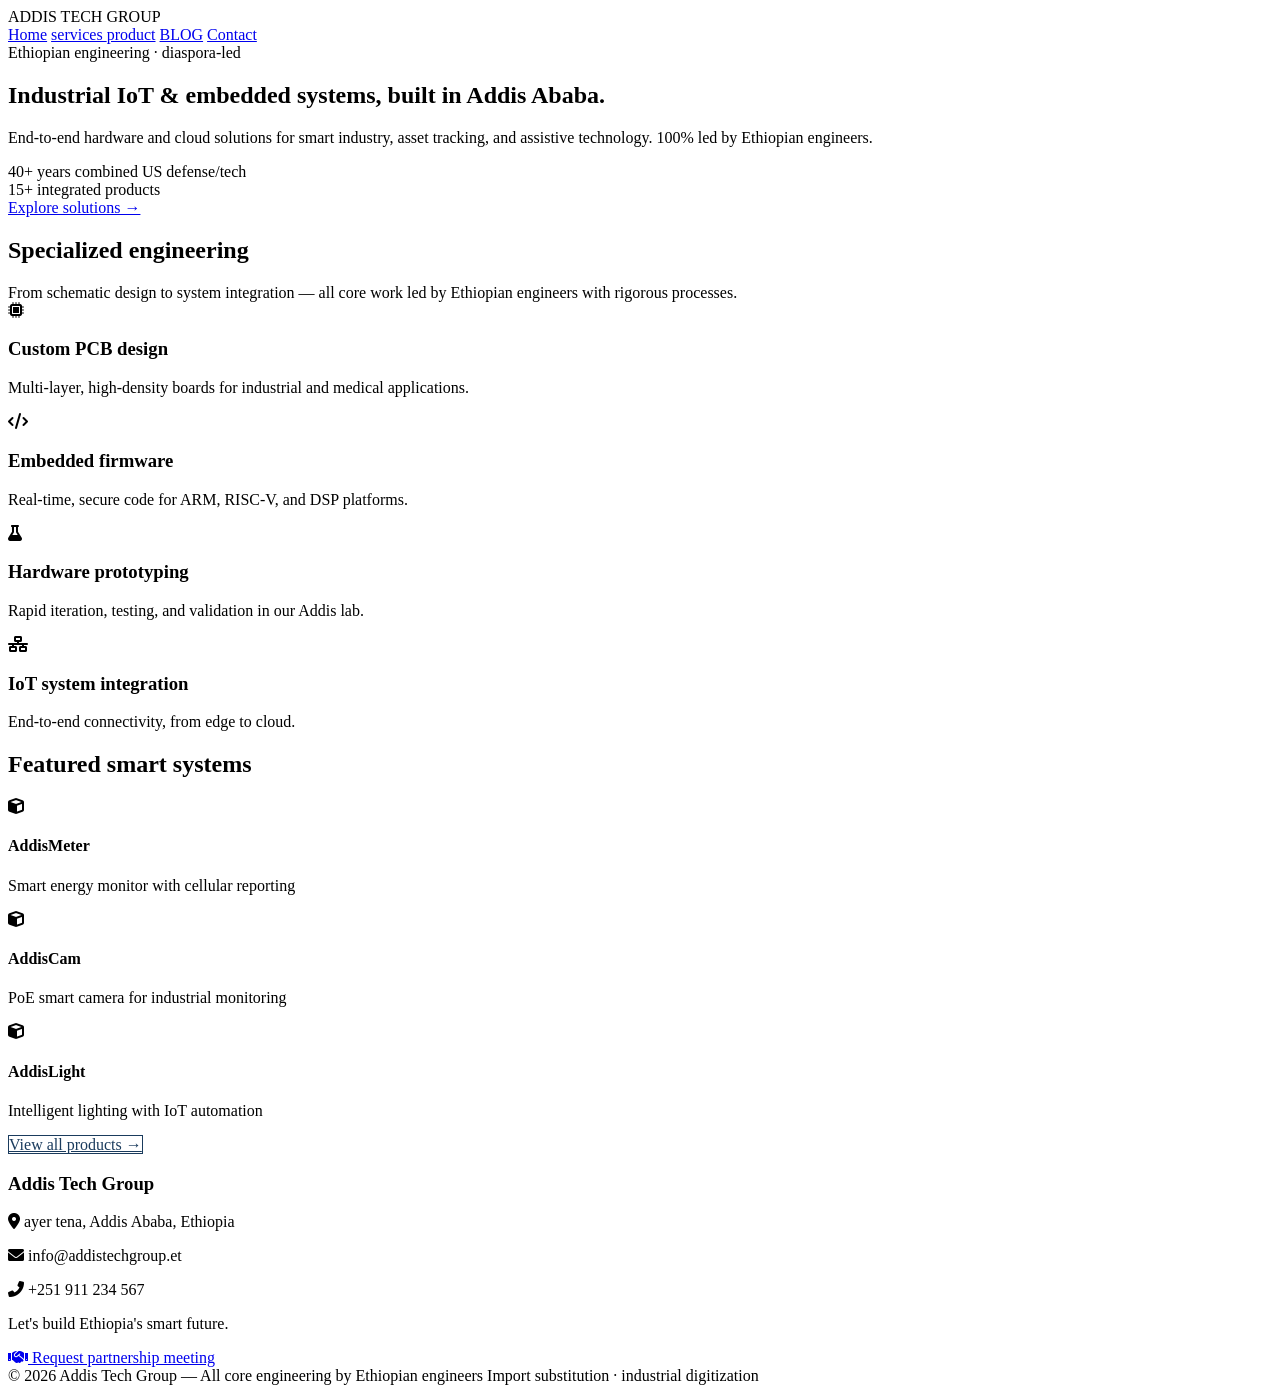
==== index.html @ 436d5373 "Add files via upload" ====
<!DOCTYPE html>
<html lang="en">
<head>
  <meta charset="UTF-8">
  <meta name="viewport" content="width=device-width, initial-scale=1.0">
  <title>Addis Tech Group | Industrial IoT & Embedded Engineering</title>
  <!-- Font Awesome 6 -->
  <link rel="stylesheet" href="https://cdnjs.cloudflare.com/ajax/libs/font-awesome/6.0.0-beta3/css/all.min.css">
  <!-- Google Fonts: Inter + IBM Plex Sans -->
  <link href="https://fonts.googleapis.com/css2?family=Inter:opsz,wght@14..32,300..700&family=IBM+Plex+Sans:wght@400;500;600&display=swap" rel="stylesheet">
  <!-- External CSS -->
  <link rel="stylesheet" href="css/style.css">
</head>
<body>
  <!-- Navigation (shared) -->
  <nav class="navbar">
    <div class="logo">ADDIS TECH <span>GROUP</span></div>
    <div class="nav-links">
      <a href="index.html" class="active">Home</a>
      <a href="solutions.html">services </a>
      <a href="platform.html">product</a>
      <a href="team.html">BLOG</a>
      <a href="contact.html" class="contact-link">Contact</a>
    </div>
  </nav>

  <!-- Hero Section with background image -->
  <section class="hero">
    <div class="container hero-grid">
      <div class="hero-content">
        <div class="hero-badge">Ethiopian engineering · diaspora-led</div>
        <h1>Industrial IoT & embedded systems, built in Addis Ababa.</h1>
        <p>End-to-end hardware and cloud solutions for smart industry, asset tracking, and assistive technology. 100% led by Ethiopian engineers.</p>
        <div class="hero-stats">
          <div class="stat"><span class="stat-number">40+</span> <span class="stat-label">years combined US defense/tech</span></div>
          <div class="stat"><span class="stat-number">15+</span> <span class="stat-label">integrated products</span></div>
        </div>
        <a href="solutions.html" class="hero-cta">Explore solutions →</a>
      </div>
      <!-- hero-image div removed -->
    </div>
  </section>

  <!-- Core capabilities -->
  <section class="container capabilities-section">
    <h2 class="section-title">Specialized engineering</h2>
    <div class="section-subhead">From schematic design to system integration — all core work led by Ethiopian engineers with rigorous processes.</div>
    <div class="capability-grid">
      <div class="cap-card">
        <div class="cap-icon"><i class="fas fa-microchip"></i></div>
        <h3>Custom PCB design</h3>
        <p>Multi-layer, high-density boards for industrial and medical applications.</p>
      </div>
      <div class="cap-card">
        <div class="cap-icon"><i class="fas fa-code"></i></div>
        <h3>Embedded firmware</h3>
        <p>Real-time, secure code for ARM, RISC-V, and DSP platforms.</p>
      </div>
      <div class="cap-card">
        <div class="cap-icon"><i class="fas fa-flask"></i></div>
        <h3>Hardware prototyping</h3>
        <p>Rapid iteration, testing, and validation in our Addis lab.</p>
      </div>
      <div class="cap-card">
        <div class="cap-icon"><i class="fas fa-network-wired"></i></div>
        <h3>IoT system integration</h3>
        <p>End-to-end connectivity, from edge to cloud.</p>
      </div>
    </div>
  </section>

  <!-- Featured products preview -->
  <section class="featured-preview">
    <div class="container">
      <h2 class="section-title">Featured smart systems</h2>
      <div class="preview-grid" id="featuredProducts"></div>
      <div class="center-btn">
        <a href="solutions.html" class="hero-cta" style="background: transparent; color:#1a3b5d; border:1px solid #1a3b5d;">View all products →</a>
      </div>
    </div>
  </section>

  <!-- Footer (shared) -->
  <footer class="footer">
    <div class="container footer-grid">
      <div class="footer-info">
        <h3>Addis Tech Group</h3>
        <p><i class="fas fa-map-marker-alt"></i> ayer tena, Addis Ababa, Ethiopia</p>
        <p><i class="fas fa-envelope"></i> info@addistechgroup.et</p>
        <p><i class="fas fa-phone-alt"></i> +251 911 234 567</p>
      </div>
      <div class="footer-cta">
        <p>Let's build Ethiopia's smart future.</p>
        <a href="contact.html"><i class="fas fa-handshake"></i> Request partnership meeting</a>
      </div>
    </div>
    <div class="container copyright">
      <span>© 2026 Addis Tech Group — All core engineering by Ethiopian engineers</span>
      <span>Import substitution · industrial digitization</span>
    </div>
  </footer>

  <script>
    // Minimal product data for featured preview
    const products = [
      { name: 'AddisMeter', desc: 'Smart energy monitor with cellular reporting' },
      { name: 'AddisCam', desc: 'PoE smart camera for industrial monitoring' },
      { name: 'AddisLight', desc: 'Intelligent lighting with IoT automation' },
      { name: 'AddisHearing', desc: 'Digital hearing aid with DSP processing' },
      { name: 'BlindStick', desc: 'Ultrasonic navigation for visually impaired' }
    ];
    // Load featured products (first 3)
    const featured = products.slice(0, 3);
    const featuredContainer = document.getElementById('featuredProducts');
    if (featuredContainer) {
      featuredContainer.innerHTML = featured.map(p => `
        <div class="preview-card">
          <div class="preview-icon"><i class="fas fa-cube"></i></div>
          <h4>${p.name}</h4>
          <p>${p.desc}</p>
        </div>
      `).join('');
    }
  </script>
</body>
</html>
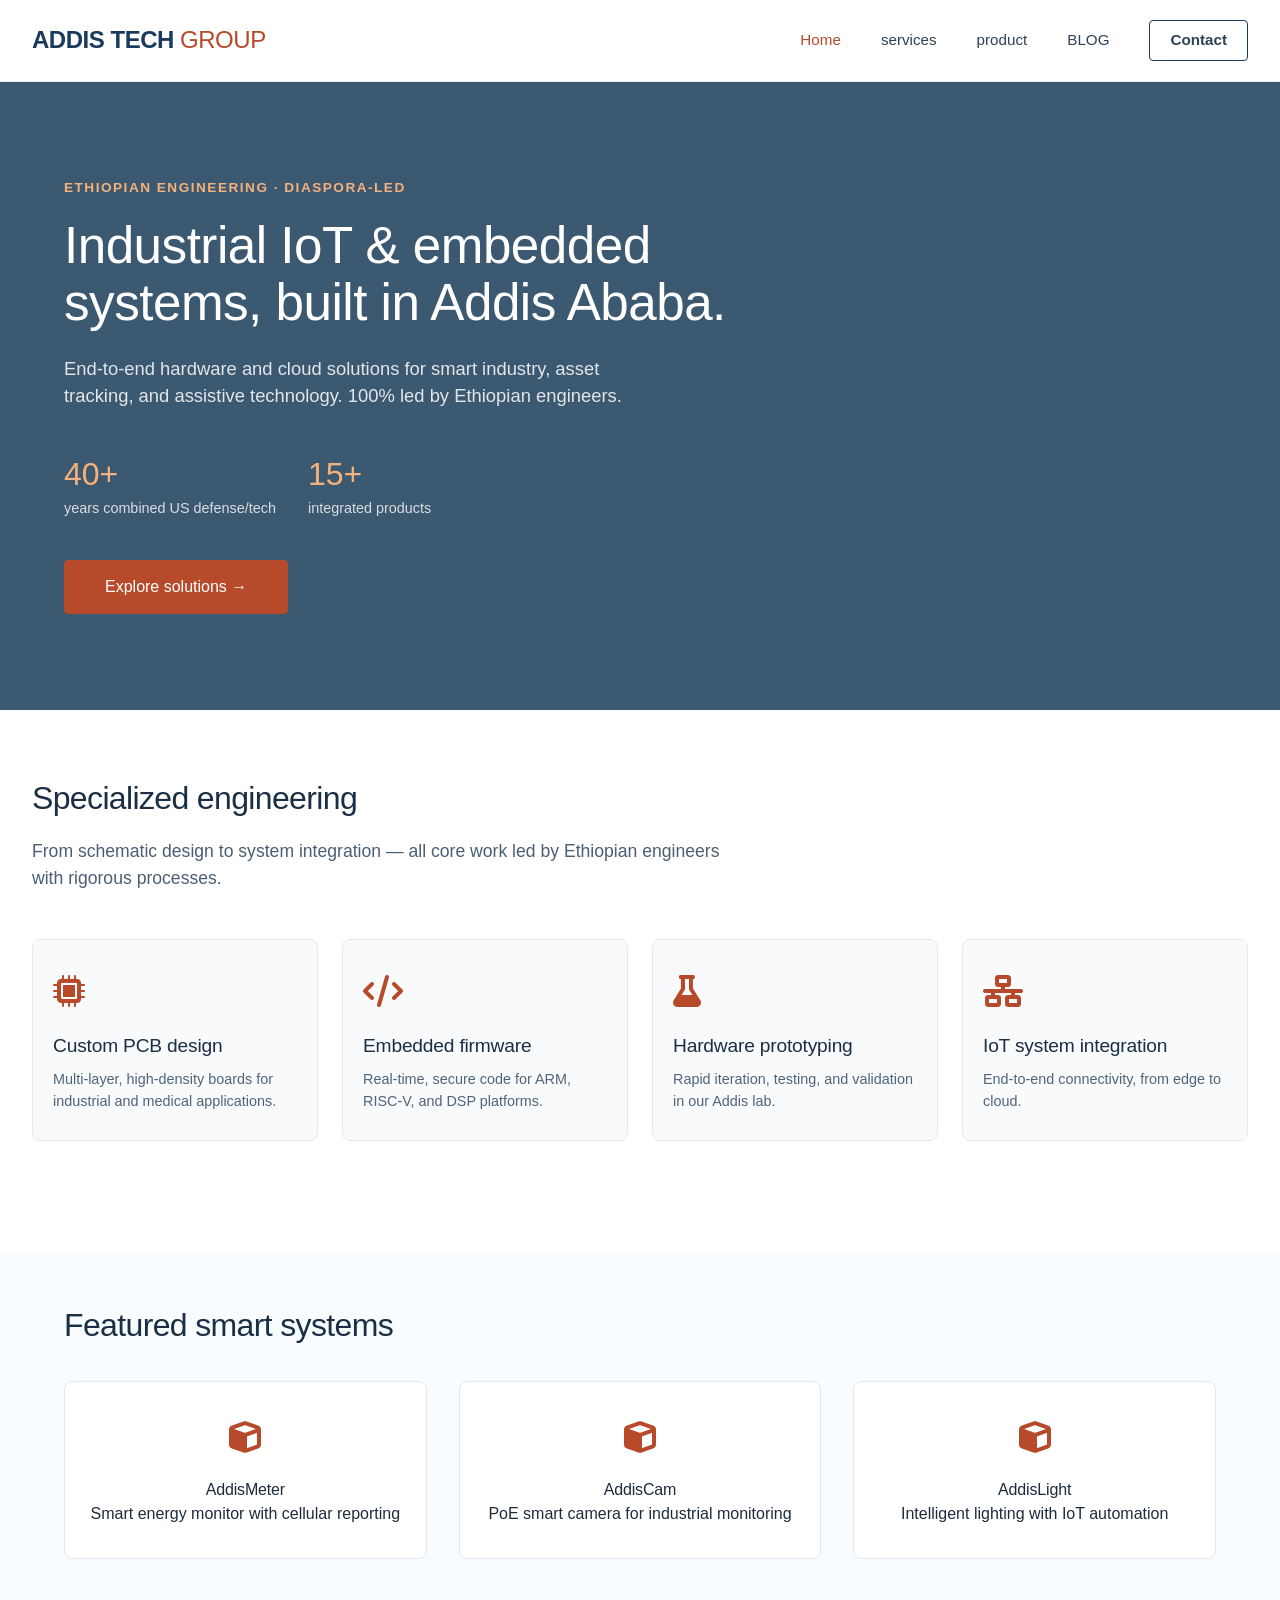
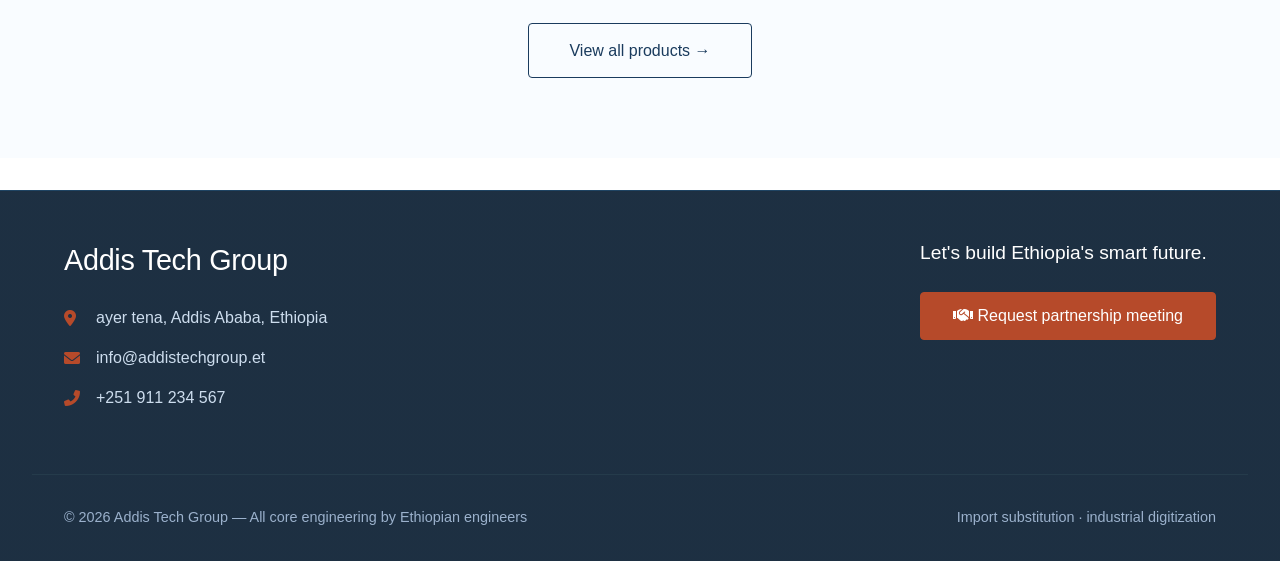
==== commit 530435e9: "Fix HTML encoding issues in index.html" ====
--- a/index.html
+++ b/index.html
@@ -9,7 +9,7 @@
   <!-- Google Fonts: Inter + IBM Plex Sans -->
   <link href="https://fonts.googleapis.com/css2?family=Inter:opsz,wght@14..32,300..700&family=IBM+Plex+Sans:wght@400;500;600&display=swap" rel="stylesheet">
   <!-- External CSS -->
-  <link rel="stylesheet" href="css/style.css">
+  <link rel="stylesheet" href="style.css">
 </head>
 <body>
   <!-- Navigation (shared) -->
@@ -123,4 +123,5 @@
     }
   </script>
 </body>
-</html>+
+</html>
--- a/style.css
+++ b/style.css
@@ -0,0 +1,720 @@
+/* ===== GLOBAL STYLES ===== */
+* {
+  margin: 0;
+  padding: 0;
+  box-sizing: border-box;
+}
+
+body {
+  font-family: 'Inter', sans-serif;
+  background-color: #ffffff;
+  color: #1d2c3c;
+  line-height: 1.5;
+  -webkit-font-smoothing: antialiased;
+}
+
+h1, h2, h3, h4, .heading {
+  font-family: 'IBM Plex Sans', sans-serif;
+  font-weight: 500;
+  letter-spacing: -0.01em;
+}
+
+.container {
+  max-width: 1280px;
+  margin: 0 auto;
+  padding: 0 2rem;
+}
+
+/* ===== NAVIGATION ===== */
+.navbar {
+  display: flex;
+  justify-content: space-between;
+  align-items: center;
+  padding: 1.25rem 2rem;
+  border-bottom: 1px solid #eaeef2;
+  background: #ffffff;
+  position: sticky;
+  top: 0;
+  z-index: 100;
+}
+
+.logo {
+  font-size: 1.5rem;
+  font-weight: 600;
+  font-family: 'IBM Plex Sans', sans-serif;
+  color: #1a3b5d;
+  letter-spacing: -0.02em;
+}
+
+.logo span {
+  color: #b64a2a;
+  font-weight: 500;
+}
+
+.nav-links {
+  display: flex;
+  gap: 2.5rem;
+  align-items: center;
+}
+
+.nav-links a {
+  text-decoration: none;
+  color: #2c4258;
+  font-weight: 500;
+  font-size: 0.95rem;
+  transition: color 0.2s;
+}
+
+.nav-links a:hover,
+.nav-links a.active {
+  color: #b64a2a;
+}
+
+.nav-links .contact-link {
+  padding: 0.5rem 1.25rem;
+  border: 1px solid #1a3b5d;
+  border-radius: 4px;
+  font-weight: 600;
+}
+
+.nav-links .contact-link:hover {
+  background: #1a3b5d;
+  color: white;
+}
+
+/* ===== TYPOGRAPHY ===== */
+.section-title {
+  font-size: 2rem;
+  font-weight: 500;
+  color: #1a2e44;
+  margin-bottom: 1rem;
+  letter-spacing: -0.02em;
+}
+
+.section-subhead {
+  font-size: 1.1rem;
+  color: #4a5f73;
+  max-width: 720px;
+  margin-bottom: 2.5rem;
+  font-weight: 400;
+}
+
+.text-accent {
+  color: #b64a2a;
+  font-weight: 500;
+}
+
+/* ===== BUTTONS ===== */
+.hero-cta {
+  display: inline-block;
+  background: #b64a2a;
+  color: white;
+  padding: 0.9rem 2.5rem;
+  border-radius: 4px;
+  text-decoration: none;
+  font-weight: 500;
+  font-size: 1rem;
+  border: 1px solid #b64a2a;
+  transition: 0.2s;
+  margin-top: 1rem;
+}
+
+.hero-cta:hover {
+  background: transparent;
+  color: white;
+  border-color: white;
+}
+
+/* ===== HERO SECTION (with background image) ===== */
+.hero {
+  padding: 6rem 2rem;                /* increased padding for better spacing */
+  background: linear-gradient(rgba(10, 47, 77, 0.8), rgba(10, 47, 77, 0.8)), 
+              url('https://images.unsplash.com/photo-1518770660439-4636190af475?w=1400&auto=format') center/cover no-repeat;
+  /* dark overlay + background image */
+  color: white;
+  text-align: left;                   /* keep text left-aligned */
+}
+
+.hero-grid {
+  display: flex;
+  align-items: center;
+  gap: 3rem;
+}
+
+.hero-content {
+  flex: 1;
+  max-width: 700px;
+}
+
+.hero-badge {
+  font-size: 0.85rem;
+  text-transform: uppercase;
+  letter-spacing: 1.5px;
+  color: #f5b17b;                    /* lighter orange for contrast */
+  margin-bottom: 1.25rem;
+  font-weight: 600;
+}
+
+.hero-content h1 {
+  font-size: 3.2rem;
+  line-height: 1.1;
+  font-weight: 500;
+  color: white;                       /* white text on dark background */
+  margin-bottom: 1.5rem;
+}
+
+.hero-content p {
+  font-size: 1.15rem;
+  color: rgba(255,255,255,0.85);      /* slightly transparent white */
+  max-width: 580px;
+  margin-bottom: 2rem;
+}
+
+.hero-stats {
+  display: flex;
+  gap: 2rem;
+  margin: 2.5rem 0 1.5rem;
+}
+
+.stat {
+  display: flex;
+  flex-direction: column;
+}
+
+.stat-number {
+  font-size: 2rem;
+  font-weight: 500;
+  font-family: 'IBM Plex Sans', sans-serif;
+  color: #f5b17b;                     /* accent color for numbers */
+}
+
+.stat-label {
+  font-size: 0.9rem;
+  color: rgba(255,255,255,0.8);
+}
+
+/* ===== CAPABILITIES ===== */
+.capabilities-section {
+  padding: 4rem 2rem;
+}
+
+.capability-grid {
+  display: grid;
+  grid-template-columns: repeat(4, 1fr);
+  gap: 1.5rem;
+  margin: 3rem 0;
+}
+
+.cap-card {
+  background: #f8fafc;
+  border: 1px solid #e2e8f0;
+  border-radius: 8px;
+  padding: 1.75rem 1.25rem;
+  transition: 0.15s;
+}
+
+.cap-card:hover {
+  border-color: #b64a2a40;
+  background: #ffffff;
+  box-shadow: 0 8px 20px rgba(0,20,40,0.04);
+}
+
+.cap-icon {
+  font-size: 2rem;
+  color: #b64a2a;
+  margin-bottom: 1rem;
+}
+
+.cap-card h3 {
+  font-size: 1.2rem;
+  margin-bottom: 0.5rem;
+  color: #1a2e44;
+}
+
+.cap-card p {
+  color: #4f6579;
+  font-size: 0.9rem;
+  line-height: 1.5;
+}
+
+/* ===== PRODUCTS ===== */
+.product-showcase {
+  padding: 3rem 2rem;
+  background: #ffffff;
+}
+
+.product-grid-full {
+  display: grid;
+  grid-template-columns: repeat(3, 1fr);
+  gap: 2rem;
+  margin-top: 2rem;
+}
+
+.product-card {
+  background: #ffffff;
+  border: 1px solid #eaeef2;
+  border-radius: 8px;
+  padding: 2rem 1.5rem;
+  transition: 0.2s;
+}
+
+.product-card:hover {
+  border-color: #b64a2a60;
+  box-shadow: 0 10px 25px rgba(0,20,40,0.05);
+}
+
+.product-icon {
+  font-size: 2rem;
+  color: #b64a2a;
+  margin-bottom: 1rem;
+}
+
+.product-card h3 {
+  font-size: 1.3rem;
+  margin-bottom: 0.75rem;
+}
+
+.product-card p {
+  color: #546e82;
+  font-size: 0.95rem;
+}
+
+/* ===== FEATURED PREVIEW ===== */
+.featured-preview {
+  padding: 3rem 2rem 5rem;
+  background: #f9fcff;
+}
+
+.preview-grid {
+  display: grid;
+  grid-template-columns: repeat(3, 1fr);
+  gap: 2rem;
+  margin: 2rem 0 3rem;
+}
+
+.preview-card {
+  background: white;
+  border: 1px solid #e2e8f0;
+  border-radius: 8px;
+  padding: 2rem 1.5rem;
+  text-align: center;
+}
+
+.preview-icon {
+  font-size: 2rem;
+  color: #b64a2a;
+  margin-bottom: 1rem;
+}
+
+.center-btn {
+  text-align: center;
+}
+
+
+/* ===== PAGE HEADER (with background image) ===== */
+.page-header {
+  background: linear-gradient(rgba(10, 47, 77, 0.85), rgba(10, 47, 77, 0.85)), 
+              url('https://images.unsplash.com/photo-1518770660439-4636190af475?w=1400&auto=format') center/cover no-repeat;
+  padding: 5rem 2rem;
+  text-align: center;
+  color: white;
+}
+
+.page-header h1 {
+  font-size: 2.5rem;
+  margin-bottom: 1rem;
+  color: white;
+}
+
+.page-header p {
+  font-size: 1.2rem;
+  color: rgba(255,255,255,0.9);
+  max-width: 720px;
+  margin: 0 auto;
+}
+
+/* ===== SPECIALIZATIONS ===== */
+.specializations {
+  padding: 4rem 2rem;
+  background: #ffffff;
+}
+
+.spec-grid {
+  display: grid;
+  grid-template-columns: repeat(3, 1fr);
+  gap: 1.5rem;
+  margin-top: 2rem;
+}
+
+.spec-item {
+  display: flex;
+  align-items: center;
+  gap: 1rem;
+  padding: 1.25rem;
+  background: #f8fafc;
+  border-radius: 8px;
+  border: 1px solid #e2e8f0;
+}
+
+.spec-item i {
+  font-size: 1.5rem;
+  color: #b64a2a;
+}
+
+/* ===== PLATFORM PAGES ===== */
+/* ===== PLATFORM HERO (with background image) ===== */
+.platform-hero {
+  background: linear-gradient(rgba(10, 47, 77, 0.85), rgba(10, 47, 77, 0.85)),
+              url('https://images.unsplash.com/photo-1558494949-ef010cbdcc31?w=1400&auto=format') center/cover no-repeat;
+  padding: 5rem 2rem;
+  text-align: center;
+  color: white;
+}
+
+.platform-hero h1 {
+  font-size: 3rem;
+  margin-bottom: 1.5rem;
+  color: white;
+}
+
+.platform-hero .text-accent {
+  color: #f5b17b;  /* lighter orange for contrast */
+}
+
+.platform-subhead {
+  font-size: 1.2rem;
+  color: #e7eae8;
+  max-width: 720px;
+  margin: 0 auto;
+}
+
+.platform-features {
+  padding: 5rem 2rem;
+}
+
+.features-grid {
+  display: grid;
+  grid-template-columns: repeat(3, 1fr);
+  gap: 2rem;
+}
+
+.feature-card {
+  padding: 2rem;
+  background: #ffffff;
+  border: 1px solid #eaeef2;
+  border-radius: 8px;
+  text-align: center;
+}
+
+.feature-card i {
+  font-size: 2.5rem;
+  color: #b64a2a;
+  margin-bottom: 1rem;
+}
+
+.feature-card h3 {
+  margin-bottom: 0.75rem;
+}
+
+.feature-card p {
+  color: #546e82;
+}
+
+.integration {
+  padding: 4rem 2rem;
+  background: #f8fafc;
+}
+
+.integration-grid {
+  display: grid;
+  grid-template-columns: repeat(4, 1fr);
+  gap: 1.5rem;
+  margin-top: 2rem;
+}
+
+.integration-item {
+  text-align: center;
+  padding: 2rem 1rem;
+  background: white;
+  border-radius: 8px;
+  border: 1px solid #e2e8f0;
+}
+
+.integration-item i {
+  font-size: 2rem;
+  color: #b64a2a;
+  margin-bottom: 1rem;
+}
+
+/* ===== TEAM PAGE ===== */
+.mission-vision {
+  padding: 4rem 2rem;
+}
+
+.mv-grid {
+  display: grid;
+  grid-template-columns: repeat(2, 1fr);
+  gap: 2rem;
+}
+
+.mv-card {
+  padding: 2.5rem;
+  background: #f8fafc;
+  border-radius: 8px;
+  border-left: 4px solid #b64a2a;
+}
+
+.mv-card h2 {
+  margin-bottom: 1rem;
+  color: #0f293f;
+}
+
+.leadership {
+  padding: 3rem 2rem;
+  background: #f1f5f9;
+}
+
+.leadership-grid {
+  display: grid;
+  grid-template-columns: repeat(2, 1fr);
+  gap: 2rem;
+  margin-top: 2rem;
+}
+
+.leader-card {
+  background: white;
+  padding: 2rem;
+  border-radius: 8px;
+  border: 1px solid #e2e8f0;
+}
+
+.leader-icon {
+  font-size: 2rem;
+  color: #b64a2a;
+  margin-bottom: 1rem;
+}
+
+.values {
+  padding: 4rem 2rem;
+}
+
+.values-grid {
+  display: grid;
+  grid-template-columns: repeat(4, 1fr);
+  gap: 1.5rem;
+  margin-top: 2rem;
+}
+
+.value-item {
+  text-align: center;
+  padding: 2rem 1rem;
+  background: #ffffff;
+  border: 1px solid #eaeef2;
+  border-radius: 8px;
+}
+
+.value-item i {
+  font-size: 2rem;
+  color: #b64a2a;
+  margin-bottom: 1rem;
+}
+
+/* ===== CONTACT PAGE ===== */
+.contact-section {
+  padding: 4rem 2rem;
+}
+
+.contact-grid {
+  display: grid;
+  grid-template-columns: 1fr 1.5fr;
+  gap: 3rem;
+}
+
+.contact-info-card {
+  padding: 2rem;
+  background: #f8fafc;
+  border-radius: 8px;
+  border: 1px solid #e2e8f0;
+}
+
+.contact-detail {
+  display: flex;
+  gap: 1rem;
+  margin: 2rem 0;
+}
+
+.contact-detail i {
+  font-size: 1.5rem;
+  color: #b64a2a;
+  min-width: 2rem;
+}
+
+.contact-detail h4 {
+  margin-bottom: 0.25rem;
+}
+
+.partnership-card {
+  padding: 2rem;
+  background: #ffffff;
+  border: 1px solid #e2e8f0;
+  border-radius: 8px;
+}
+
+.contact-form {
+  display: flex;
+  flex-direction: column;
+  gap: 1rem;
+  margin-top: 2rem;
+}
+
+.contact-form input,
+.contact-form select,
+.contact-form textarea {
+  padding: 0.9rem 1rem;
+  border: 1px solid #d0ddee;
+  border-radius: 4px;
+  font-family: 'Inter', sans-serif;
+  font-size: 0.95rem;
+}
+
+.submit-btn {
+  background: #1a3b5d;
+  color: white;
+  padding: 1rem;
+  border: none;
+  border-radius: 4px;
+  font-weight: 600;
+  cursor: pointer;
+  transition: 0.2s;
+}
+
+.submit-btn:hover {
+  background: #0f293f;
+}
+
+.success-message {
+  background: #e6f7e6;
+  border: 1px solid #a0d8a0;
+  padding: 2rem;
+  border-radius: 8px;
+  text-align: center;
+  color: #2c5a2c;
+}
+
+/* ===== FOOTER (with subtle background image) ===== */
+.footer {
+  background: linear-gradient(rgba(10, 30, 50, 0.92), rgba(10, 30, 50, 0.92)),
+              url('https://images.unsplash.com/photo-1518770660439-4636190af475?w=1400&auto=format') center/cover no-repeat;
+  color: #cdddee;
+  padding: 3rem 2rem 2rem;
+  margin-top: 2rem;
+  border-top: 1px solid #1f4463;
+}
+
+.footer-grid {
+  display: flex;
+  flex-wrap: wrap;
+  justify-content: space-between;
+  gap: 3rem;
+}
+
+.footer-info h3 {
+  color: white;
+  margin-bottom: 1.5rem;
+  font-size: 1.8rem;
+}
+
+.footer-info p {
+  margin: 1rem 0;
+  display: flex;
+  align-items: center;
+  gap: 0.75rem;
+  color: #cdddee;
+}
+
+.footer-info i {
+  color: #b64a2a;
+  width: 1.25rem;
+}
+
+.footer-cta p {
+  font-size: 1.2rem;
+  color: white;
+  margin-bottom: 1rem;
+}
+
+.footer-cta a {
+  color: white;
+  background: #b64a2a;
+  padding: 0.7rem 2rem;
+  border-radius: 4px;
+  text-decoration: none;
+  display: inline-block;
+  margin-top: 0.5rem;
+  border: 1px solid #b64a2a;
+  transition: 0.2s;
+  font-weight: 500;
+}
+
+.footer-cta a:hover {
+  background: transparent;
+  color: white;
+  border-color: #b64a2a;
+}
+
+.copyright {
+  border-top: 1px solid #253b4b;
+  margin-top: 3rem;
+  padding-top: 2rem;
+  font-size: 0.9rem;
+  display: flex;
+  justify-content: space-between;
+  color: #9bb1cc;
+}
+/* ===== RESPONSIVE ===== */
+@media (max-width: 1000px) {
+  .capability-grid,
+  .product-grid-full,
+  .preview-grid,
+  .features-grid,
+  .integration-grid,
+  .values-grid {
+    grid-template-columns: repeat(2, 1fr);
+  }
+  
+  .hero-grid {
+    flex-direction: column;
+  }
+  
+  .contact-grid {
+    grid-template-columns: 1fr;
+  }
+}
+
+@media (max-width: 700px) {
+  .navbar {
+    flex-direction: column;
+    gap: 1rem;
+  }
+  
+  .nav-links {
+    flex-wrap: wrap;
+    gap: 1.2rem;
+  }
+  
+  .capability-grid,
+  .product-grid-full,
+  .preview-grid,
+  .features-grid,
+  .integration-grid,
+  .values-grid,
+  .mv-grid,
+  .leadership-grid,
+  .spec-grid {
+    grid-template-columns: 1fr;
+  }
+  
+  .hero-content h1 {
+    font-size: 2.2rem;
+  }
+}
